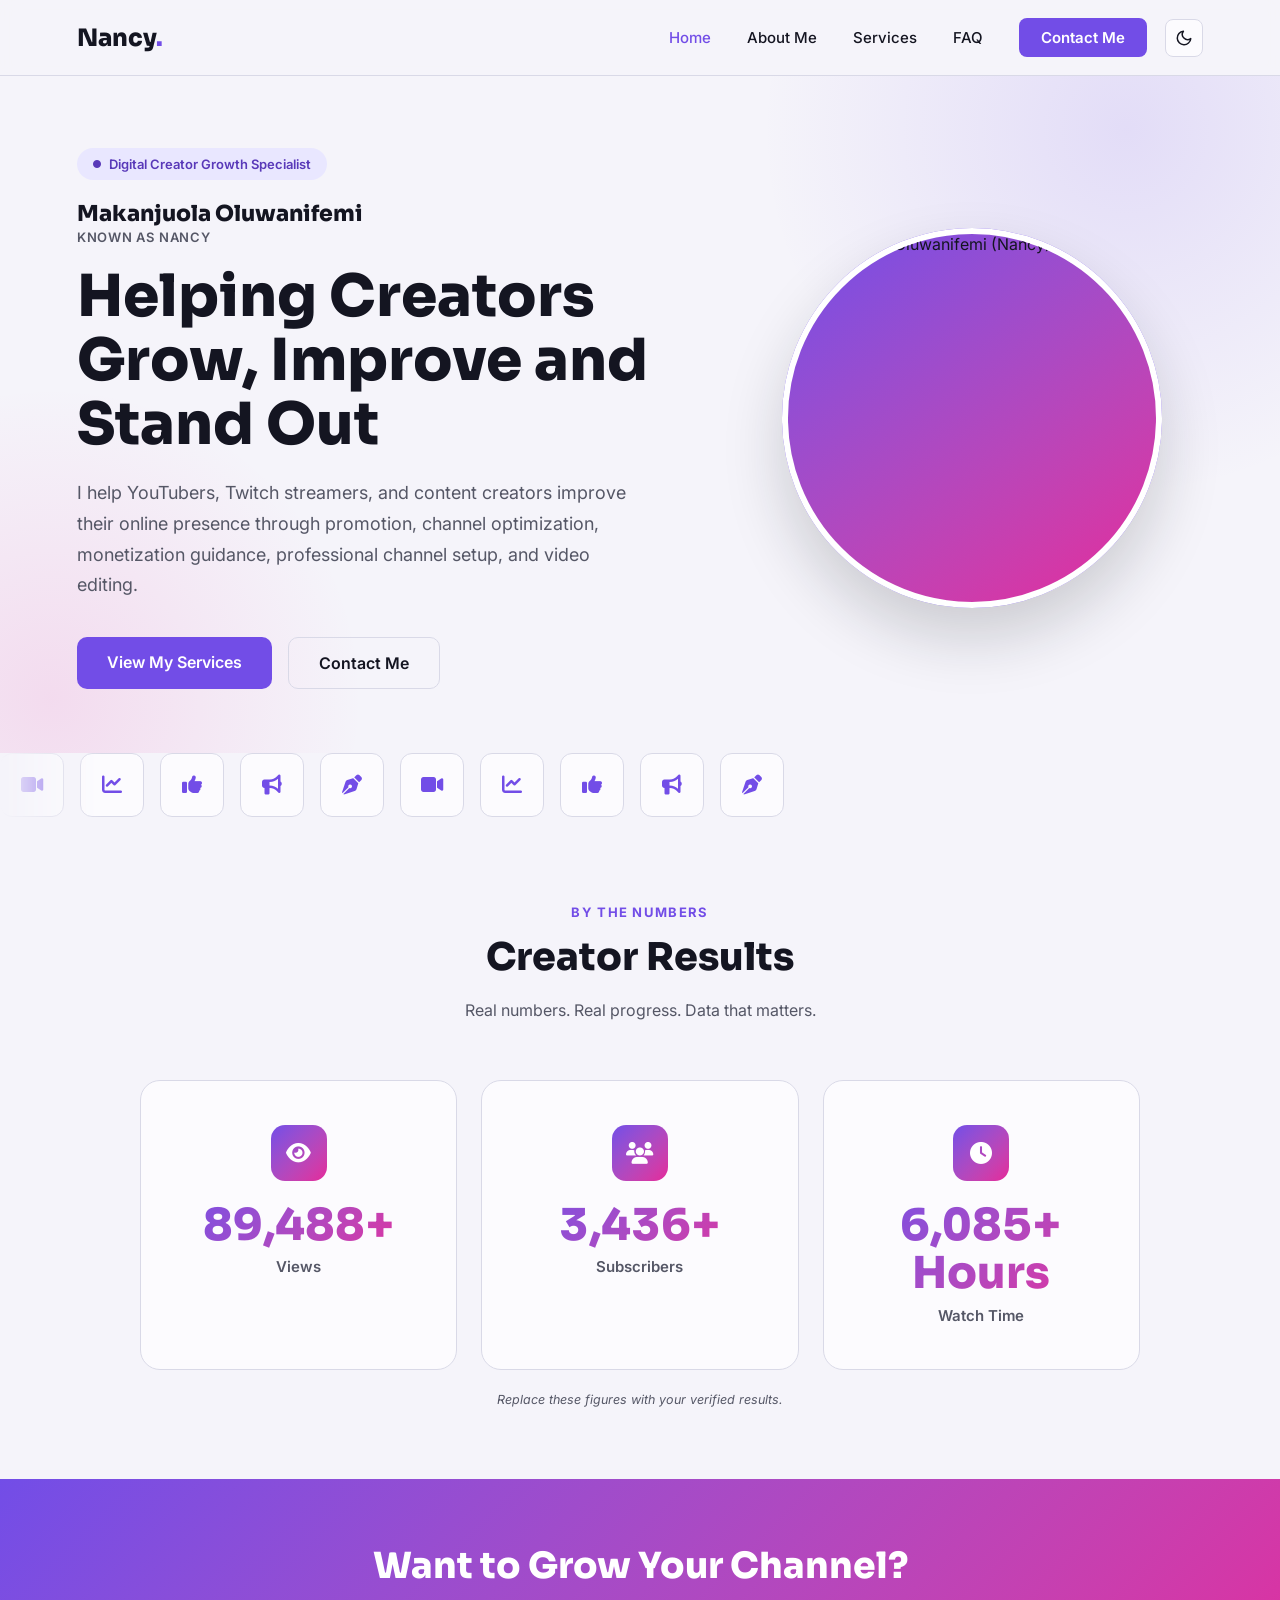
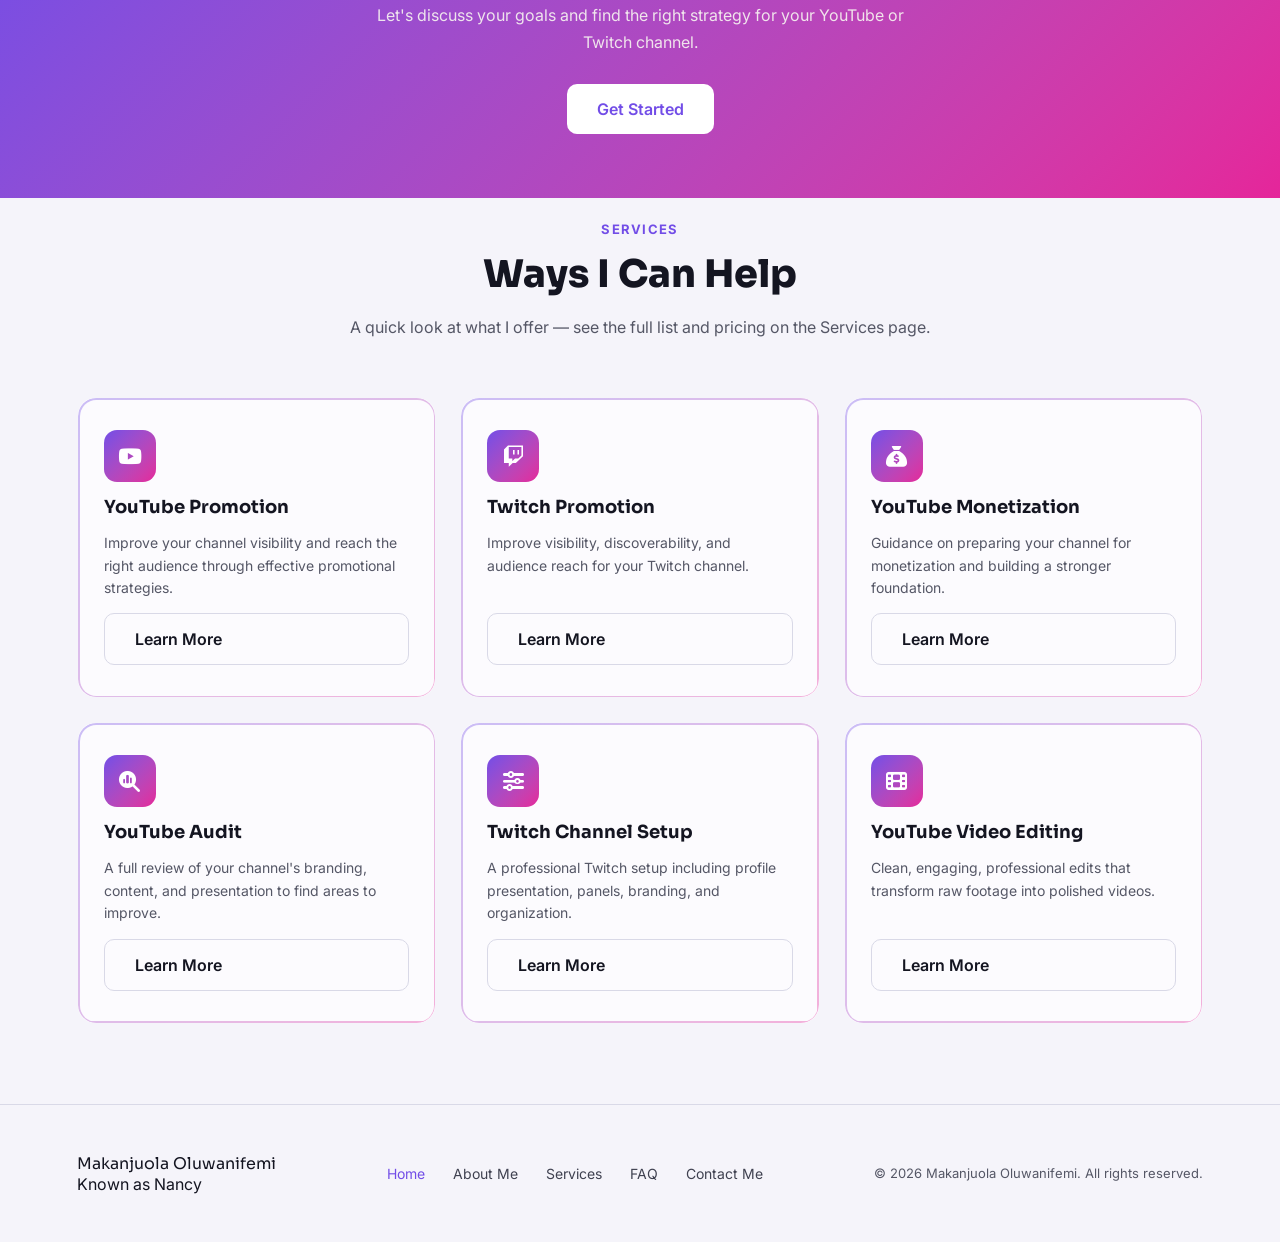
==== index.html @ aa745206 "Add files via upload" ====
<!DOCTYPE html>
<html lang="en">
<head>
<meta charset="utf-8">
<meta name="viewport" content="width=device-width, initial-scale=1">
<script>(function () {
  try {
    var t = localStorage.getItem("theme");
    if (t !== "light" && t !== "dark") {
      t = window.matchMedia("(prefers-color-scheme: dark)").matches ? "dark" : "light";
    }
    document.documentElement.setAttribute("data-site-theme", t);
  } catch (e) {}
})();</script>
<title>Makanjuola Oluwanifemi (Nancy) — Digital Creator Growth Specialist</title>
<link rel="icon" type="image/x-icon" href="assets/favicon/favicon.ico">
<link rel="icon" type="image/png" sizes="16x16" href="assets/favicon/favicon-16x16.png">
<link rel="icon" type="image/png" sizes="32x32" href="assets/favicon/favicon-32x32.png">
<link rel="apple-touch-icon" sizes="180x180" href="assets/favicon/apple-touch-icon.png">
<link rel="icon" type="image/png" sizes="192x192" href="assets/favicon/android-chrome-192x192.png">
<link rel="icon" type="image/png" sizes="512x512" href="assets/favicon/android-chrome-512x512.png">
<meta name="description" content="Makanjuola Oluwanifemi, known as Nancy, helps YouTubers, Twitch streamers, and content creators improve their online presence.">
<link rel="preconnect" href="https://fonts.googleapis.com">
<link rel="preconnect" href="https://fonts.gstatic.com" crossorigin>
<link href="https://fonts.googleapis.com/css2?family=Sora:wght@400;600;700;800&family=Inter:wght@400;500;600&display=swap" rel="stylesheet">
<link rel="stylesheet" href="https://cdnjs.cloudflare.com/ajax/libs/font-awesome/6.5.1/css/all.min.css" integrity="sha512-DTOQO9RWCH3ppGqcWaEA1BIZOC6xxalwEsw9c2QQeAIftl+Vegovlnee1c9QX4TctnWMn13TZye+giMm8e2LwA==" crossorigin="anonymous" referrerpolicy="no-referrer">
<link rel="stylesheet" href="style.css">
</head>
<body>

<!-- HEADER -->
<header class="site-header">
  <a href="index.html" class="brand">Nancy<span class="brand-dot">.</span></a>

  <div class="header-controls">
  <nav class="nav-desktop" aria-label="Primary">
    <a href="index.html" aria-current="page">Home</a>
    <a href="about.html">About Me</a>
    <a href="services.html">Services</a>
    <a href="faq.html">FAQ</a>
    <a href="contact.html" class="nav-cta">Contact Me</a>
  </nav>

    <button id="themeToggle" class="theme-toggle" type="button" aria-label="Switch to dark mode">
      <svg class="theme-icon-dark" viewBox="0 0 24 24" fill="none" stroke="currentColor" stroke-width="2" stroke-linecap="round" stroke-linejoin="round" aria-hidden="true"><path d="M21 12.79A9 9 0 1 1 11.21 3 7 7 0 0 0 21 12.79z"></path></svg>
      <svg class="theme-icon-light" viewBox="0 0 24 24" fill="none" stroke="currentColor" stroke-width="2" stroke-linecap="round" stroke-linejoin="round" aria-hidden="true"><circle cx="12" cy="12" r="5"></circle><line x1="12" y1="1" x2="12" y2="3"></line><line x1="12" y1="21" x2="12" y2="23"></line><line x1="4.22" y1="4.22" x2="5.64" y2="5.64"></line><line x1="18.36" y1="18.36" x2="19.78" y2="19.78"></line><line x1="1" y1="12" x2="3" y2="12"></line><line x1="21" y1="12" x2="23" y2="12"></line><line x1="4.22" y1="19.78" x2="5.64" y2="18.36"></line><line x1="18.36" y1="5.64" x2="19.78" y2="4.22"></line></svg>
    </button>

      <button id="menuToggle" class="menu-toggle" aria-label="Toggle menu" aria-expanded="false" aria-controls="mobileNav">
    <i class="fa-solid fa-bars" id="menuIcon" aria-hidden="true"></i>
  </button>
  </div>
</header>

<nav id="mobileNav" class="nav-mobile" aria-label="Mobile" hidden>
  <a href="index.html" aria-current="page">Home</a>
  <a href="about.html">About Me</a>
  <a href="services.html">Services</a>
  <a href="faq.html">FAQ</a>
  <a href="contact.html" class="mobile-contact">Contact Me</a>
</nav>

<main>
  <!-- HERO -->
  <section class="hero">
    <div class="hero-copy">
      <div class="eyebrow">
        <i class="fa-solid fa-circle" aria-hidden="true"></i> Digital Creator Growth Specialist
      </div>
      <span class="hero-name">Makanjuola Oluwanifemi</span>
      <span class="hero-alias">Known as Nancy</span>
      <h1>Helping Creators Grow, Improve and Stand Out</h1>
      <p class="lead">I help YouTubers, Twitch streamers, and content creators improve their online presence through promotion, channel optimization, monetization guidance, professional channel setup, and video editing.</p>
      <div class="hero-ctas">
        <a href="services.html" class="btn btn-primary">View My Services</a>
        <a href="contact.html" class="btn btn-secondary">Contact Me</a>
      </div>
    </div>
    <div class="hero-visual">
      <div class="hero-photo-frame">
        <div class="hero-photo-pulse" aria-hidden="true"></div>
        <div class="hero-photo">
          <img src="assets/profile.jpg" alt="Makanjuola Oluwanifemi (Nancy)">
        </div>
      </div>
    </div>
  </section>

  <!-- GALLERY -->
  <section class="gallery">
    <div class="gallery-marquee">
      <div class="gallery-track" id="galleryTrack"></div>
    </div>
  </section>

  <!-- CREATOR RESULTS -->
  <section class="stats">
    <div class="section-head">
      <span class="section-kicker">By The Numbers</span>
      <h2>Creator Results</h2>
      <p>Real numbers. Real progress. Data that matters.</p>
    </div>
    <div class="stats-grid" id="statsGrid"></div>
    <p class="stats-disclaimer">Replace these figures with your verified results.</p>
  </section>

  <!-- HOME CTA -->
  <section class="cta-banner cta-banner-gradient">
    <h2>Want to Grow Your Channel?</h2>
    <p>Let's discuss your goals and find the right strategy for your YouTube or Twitch channel.</p>
    <a href="contact.html" class="btn btn-primary">Get Started</a>
  </section>

  <!-- FEATURED SERVICES -->
  <section class="home-services">
    <div class="section-head">
      <span class="section-kicker">Services</span>
      <h2>Ways I Can Help</h2>
      <p>A quick look at what I offer &mdash; see the full list and pricing on the Services page.</p>
    </div>
    <div class="gcard-grid" id="homeServicesGrid"></div>
  </section>
</main>

<!-- FOOTER -->
<footer class="site-footer">
  <div>
    <div class="brand-name">Makanjuola Oluwanifemi</div>
    <div class="brand-alias">Known as Nancy</div>
  </div>
  <nav class="footer-nav" aria-label="Footer">
    <a href="index.html" aria-current="page">Home</a>
    <a href="about.html">About Me</a>
    <a href="services.html">Services</a>
    <a href="faq.html">FAQ</a>
    <a href="contact.html">Contact Me</a>
  </nav>
  <div class="copyright">&copy; 2026 Makanjuola Oluwanifemi. All rights reserved.</div>
</footer>

<script src="script.js"></script>
</body>
</html>
---- style.css ----
:root {
  --bg: oklch(97% 0.008 290);
  --bg-alt: oklch(95% 0.014 290);
  --card-bg: oklch(99% 0.004 290);
  --text: oklch(20% 0.025 280);
  --text-muted: oklch(46% 0.025 280);
  --text-muted-2: oklch(38% 0.025 280);
  --border: oklch(89% 0.018 285);
  --accent: oklch(55% 0.22 288);
  --accent-hover: oklch(46% 0.22 288);
  --accent-warm: oklch(62% 0.24 350);
  --eyebrow-bg: oklch(94% 0.045 288);
  --eyebrow-text: oklch(46% 0.19 288);
  --header-bg: oklch(97% 0.008 290 / 0.85);
  --photo-ring: oklch(100% 0 0);
  --num-faint: oklch(92% 0.012 260);
  color-scheme: light;
}

/* DARK MODE — same accent hues throughout (a mid-lightness accent reads
   fine against both light and dark surfaces), only the neutral
   surface/text tokens flip. The media query is the no-JS/system fallback;
   the [data-site-theme] rule below lets the toggle button override it either
   way. */
@media (prefers-color-scheme: dark) {
  :root:not([data-site-theme="light"]) {
    --bg: oklch(15% 0.018 280);
    --bg-alt: oklch(19% 0.02 280);
    --card-bg: oklch(21% 0.02 280);
    --text: oklch(95% 0.01 280);
    --text-muted: oklch(72% 0.018 280);
    --text-muted-2: oklch(65% 0.018 280);
    --border: oklch(32% 0.025 282);
    --eyebrow-bg: oklch(28% 0.06 288);
    --eyebrow-text: oklch(82% 0.13 288);
    --header-bg: oklch(13% 0.02 280 / 0.82);
    --photo-ring: oklch(27% 0.02 280);
    --num-faint: oklch(32% 0.02 280);
    color-scheme: dark;
  }
}
:root[data-site-theme="dark"] {
  --bg: oklch(15% 0.018 280);
  --bg-alt: oklch(19% 0.02 280);
  --card-bg: oklch(21% 0.02 280);
  --text: oklch(95% 0.01 280);
  --text-muted: oklch(72% 0.018 280);
  --text-muted-2: oklch(65% 0.018 280);
  --border: oklch(32% 0.025 282);
  --eyebrow-bg: oklch(28% 0.06 288);
  --eyebrow-text: oklch(82% 0.13 288);
  --header-bg: oklch(13% 0.02 280 / 0.82);
  --photo-ring: oklch(27% 0.02 280);
  --num-faint: oklch(32% 0.02 280);
  color-scheme: dark;
}

* { box-sizing: border-box; }

[hidden] { display: none !important; }

/* overflow-x lives on html, not body: setting it on body turns body into
   its own nested scroll container (a classic CSS quirk), which silently
   breaks position:sticky and 100vh for descendants. */
html { scroll-behavior: smooth; height: 100%; overflow-x: hidden; }

body {
  margin: 0;
  min-height: 100vh;
  display: flex;
  flex-direction: column;
  font-family: 'Inter', sans-serif;
  background: var(--bg);
  color: var(--text);
}

/* main grows to fill any leftover height so the footer below it sits flush
   against the bottom of the screen whenever a page's content is shorter
   than the viewport, and falls after the content normally otherwise. */
main { flex: 1 0 auto; }

h1, h2, h3, h4, .brand-name, .hero-card-title {
  font-family: 'Sora', sans-serif;
}

a { color: var(--accent); }
a:hover { color: var(--accent-hover); }

@keyframes fadeUp {
  from { opacity: 0; transform: translateY(16px); }
  to { opacity: 1; transform: translateY(0); }
}

/* HEADER */
.site-header {
  position: sticky;
  top: 0;
  z-index: 100;
  background: var(--header-bg);
  backdrop-filter: blur(10px);
  -webkit-backdrop-filter: blur(10px);
  border-bottom: 1px solid var(--border);
  display: flex;
  align-items: center;
  justify-content: space-between;
  padding: 18px 6vw;
}

.brand {
  font-family: 'Sora', sans-serif;
  font-weight: 800;
  font-size: 24px;
  text-decoration: none;
  color: var(--text);
}
.brand-dot { color: var(--accent); }

.nav-desktop { display: flex; gap: 36px; align-items: center; }
.nav-desktop a { text-decoration: none; color: var(--text); font-weight: 500; font-size: 15px; transition: color 0.2s; }
.nav-desktop a:hover { color: var(--accent); }
.nav-desktop a[aria-current="page"]:not(.nav-cta) { color: var(--accent); }
.nav-desktop .nav-cta {
  background: var(--accent);
  color: white;
  padding: 10px 22px;
  border-radius: 8px;
  font-weight: 600;
  transition: background 0.2s;
}
.nav-desktop .nav-cta:hover { background: var(--accent-hover); color: white; }
.nav-desktop .nav-cta[aria-current="page"] { background: var(--accent-hover); }

.header-controls { display: flex; align-items: center; gap: 18px; }

.theme-toggle {
  background: var(--card-bg);
  border: 1px solid var(--border);
  cursor: pointer;
  color: var(--text);
  width: 38px;
  height: 38px;
  min-width: 38px;
  border-radius: 8px;
  display: flex;
  align-items: center;
  justify-content: center;
  transition: background 0.2s ease, color 0.2s ease, border-color 0.2s ease;
}
.theme-toggle:hover { background: var(--bg-alt); color: var(--accent); border-color: var(--accent); }
.theme-toggle svg { width: 18px; height: 18px; }
.theme-icon-light { display: none; }
:root[data-site-theme="dark"] .theme-icon-dark { display: none; }
:root[data-site-theme="dark"] .theme-icon-light { display: block; }

.menu-toggle {
  display: none;
  background: none;
  border: none;
  font-size: 22px;
  cursor: pointer;
  color: var(--text);
  padding: 4px;
}

/* Full-screen mobile menu: fixed below the sticky header, own scroll,
   large touch-friendly links. [hidden] (set by script.js) removes it from
   layout entirely; no separate open/close animation is needed since
   toggling display is instant and avoids fixed-position transform bugs
   on iOS Safari. */
.nav-mobile {
  position: fixed;
  top: var(--header-h, 65px);
  left: 0;
  right: 0;
  bottom: 0;
  z-index: 90;
  display: flex;
  flex-direction: column;
  padding: 28px 7vw 40px;
  gap: 4px;
  background: var(--bg);
  overflow-y: auto;
  -webkit-overflow-scrolling: touch;
}
.nav-mobile a {
  text-decoration: none;
  color: var(--text);
  font-weight: 600;
  font-size: clamp(20px, 6vw, 24px);
  padding: 16px 4px;
  border-bottom: 1px solid var(--border);
  min-height: 44px;
  display: flex;
  align-items: center;
}
.nav-mobile .mobile-contact {
  color: white;
  background: var(--accent);
  border: none;
  border-radius: 10px;
  justify-content: center;
  margin-top: 20px;
  font-weight: 700;
}
.nav-mobile a[aria-current="page"]:not(.mobile-contact) { color: var(--accent); }

@media (max-width: 859px) {
  .nav-desktop { display: none; }
  .menu-toggle { display: flex; align-items: center; justify-content: center; min-width: 44px; min-height: 44px; }
  body.nav-open { overflow: hidden; }
}
@media (min-width: 860px) {
  .nav-mobile { display: none !important; }
}

/* HERO */
.hero {
  position: relative;
  padding: 90px max(6vw, calc((100% - 1280px) / 2)) 80px;
  display: flex;
  align-items: center;
  gap: 60px;
  flex-wrap: wrap;
  min-height: 70vh;
  overflow: hidden;
  background:
    radial-gradient(560px circle at 88% 8%, color-mix(in oklch, var(--accent) 14%, transparent), transparent 65%),
    radial-gradient(480px circle at 4% 92%, color-mix(in oklch, var(--accent-warm) 12%, transparent), transparent 65%);
}
.hero > * { position: relative; z-index: 1; }

.hero-copy { flex: 1 1 480px; animation: fadeUp 0.7s ease both; }

.eyebrow {
  display: inline-flex;
  align-items: center;
  gap: 8px;
  background: var(--eyebrow-bg);
  color: var(--eyebrow-text);
  padding: 8px 16px;
  border-radius: 999px;
  font-size: 13px;
  font-weight: 600;
  margin-bottom: 20px;
}
.eyebrow i { font-size: 8px; }

.hero-name {
  display: block;
  font-family: 'Sora', sans-serif;
  font-size: 22px;
  font-weight: 800;
  color: var(--text);
}
.hero-alias {
  display: block;
  font-size: 13px;
  font-weight: 600;
  letter-spacing: 0.06em;
  text-transform: uppercase;
  color: var(--text-muted);
  margin: 2px 0 20px;
}

.hero h1 {
  font-size: clamp(36px, 5vw, 58px);
  font-weight: 800;
  line-height: 1.1;
  margin: 0 0 22px;
}

.hero .lead {
  font-size: 18px;
  line-height: 1.7;
  color: var(--text-muted);
  max-width: 560px;
  margin: 0 0 36px;
}

.hero-ctas { display: flex; gap: 16px; flex-wrap: wrap; }

.btn {
  text-decoration: none;
  padding: 15px 30px;
  border-radius: 10px;
  font-weight: 600;
  font-size: 16px;
  display: inline-block;
  border: none;
  cursor: pointer;
  font-family: 'Inter', sans-serif;
  transition: transform 0.2s, box-shadow 0.2s, background 0.2s, border-color 0.2s;
}
.btn-primary { background: var(--accent); color: white; }
.btn-primary:hover { transform: translateY(-2px); box-shadow: 0 10px 24px color-mix(in oklch, var(--accent) 30%, transparent); background: var(--accent-hover); color: white; }
.btn-secondary { background: transparent; color: var(--text); border: 1.5px solid var(--border); }
.btn-secondary:hover { border-color: var(--accent); transform: translateY(-2px); }
.btn-block { width: 100%; }

.hero-visual { flex: 1 1 340px; display: flex; justify-content: center; animation: fadeUp 0.8s ease 0.1s both; }

/* Animated circular profile photo — a soft outward-pulsing ring plus a
   gentle float, reused (with a squarer radius) for the About Me photo. */
@keyframes floatY {
  0%, 100% { transform: translateY(0); }
  50% { transform: translateY(-12px); }
}
@keyframes ringPulse {
  0% { transform: scale(0.92); opacity: 0.9; }
  75%, 100% { transform: scale(1.18); opacity: 0; }
}

.hero-photo-frame {
  position: relative;
  width: 100%;
  max-width: 380px;
  aspect-ratio: 1;
  animation: floatY 6s ease-in-out infinite;
}
.hero-photo-pulse {
  position: absolute;
  inset: 0;
  border-radius: 50%;
  border: 2px solid var(--accent);
  animation: ringPulse 2.6s ease-out infinite;
}
.hero-photo {
  position: relative;
  width: 100%;
  height: 100%;
  border-radius: 50%;
  overflow: hidden;
  border: 6px solid var(--photo-ring);
  box-shadow: 0 30px 60px oklch(22% 0.015 260 / 0.18);
  background: linear-gradient(145deg, var(--accent), var(--accent-warm));
}
.hero-photo img { width: 100%; height: 100%; object-fit: cover; display: block; }

@media (prefers-reduced-motion: reduce) {
  .hero-photo-frame, .about-photo-frame { animation: none; }
  .hero-photo-pulse, .about-photo-pulse { display: none; }
}

/* GALLERY — small auto-scrolling image row, right after the hero. */
.gallery { padding: 0 0 20px; overflow: hidden; }

.gallery-marquee {
  overflow: hidden;
  -webkit-mask-image: linear-gradient(90deg, transparent, black 8%, black 92%, transparent);
  mask-image: linear-gradient(90deg, transparent, black 8%, black 92%, transparent);
}
.gallery-track {
  display: flex;
  width: max-content;
  animation: galleryScroll 14s linear infinite;
}
.gallery-marquee:hover .gallery-track { animation-play-state: paused; }

.gallery-group { display: flex; gap: 16px; padding-right: 16px; flex-shrink: 0; }

.gallery-tile {
  position: relative;
  width: 64px;
  height: 64px;
  border-radius: 12px;
  flex-shrink: 0;
  overflow: hidden;
  display: flex;
  align-items: center;
  justify-content: center;
  font-size: 20px;
  background: var(--card-bg);
  border: 1px solid var(--border);
  color: var(--accent);
  transition: transform 0.2s ease, box-shadow 0.2s ease;
}
.gallery-marquee:hover .gallery-tile { transform: none; }
.gallery-tile-img { width: 100%; height: 100%; object-fit: contain; padding: 6px; display: block; }

@keyframes galleryScroll {
  from { transform: translateX(0); }
  to { transform: translateX(-50%); }
}

@media (prefers-reduced-motion: reduce) {
  .gallery-track { animation: none; }
}

/* CREATOR RESULTS — animated stat cards, directly below the hero. */
.stats { padding: 80px 6vw 90px; }

.stats-grid {
  display: grid;
  grid-template-columns: repeat(auto-fit, minmax(240px, 1fr));
  gap: 24px;
  max-width: 1000px;
  margin: 0 auto 22px;
}
@media (max-width: 767px) {
  .stats-grid { grid-template-columns: 1fr; gap: 18px; }
}

.stat-card {
  position: relative;
  text-align: center;
  background: var(--card-bg);
  border: 1px solid var(--border);
  border-radius: 20px;
  padding: 44px 28px;
  overflow: hidden;
  transition: transform 0.25s ease, box-shadow 0.25s ease, border-color 0.25s ease;
}
.stat-card::before {
  content: "";
  position: absolute;
  inset: 0;
  background: linear-gradient(135deg, color-mix(in oklch, var(--accent) 6%, transparent), color-mix(in oklch, var(--accent-warm) 6%, transparent));
  opacity: 0;
  transition: opacity 0.25s ease;
}
.stat-card:hover {
  transform: translateY(-6px);
  box-shadow: 0 20px 40px oklch(22% 0.015 260 / 0.12);
  border-color: color-mix(in oklch, var(--accent) 35%, transparent);
}
.stat-card:hover::before { opacity: 1; }

.stat-icon {
  position: relative;
  width: 56px;
  height: 56px;
  margin: 0 auto 20px;
  border-radius: 14px;
  display: flex;
  align-items: center;
  justify-content: center;
  background: linear-gradient(135deg, var(--accent), var(--accent-warm));
  color: white;
  font-size: 22px;
}

.stat-value {
  position: relative;
  font-family: 'Sora', sans-serif;
  font-size: clamp(32px, 4vw, 44px);
  font-weight: 800;
  line-height: 1.1;
  margin-bottom: 8px;
  font-variant-numeric: tabular-nums;
  background: linear-gradient(135deg, var(--accent), var(--accent-warm));
  -webkit-background-clip: text;
  background-clip: text;
  -webkit-text-fill-color: transparent;
  color: transparent;
}

.stat-label { position: relative; font-size: 15px; font-weight: 600; color: var(--text-muted); }

.stats-disclaimer {
  text-align: center;
  font-size: 12.5px;
  font-style: italic;
  color: var(--text-muted);
  max-width: 480px;
  margin: 0 auto;
}

@media (prefers-reduced-motion: reduce) {
  .stat-card, .stat-card::before { transition: none; }
}

/* ABOUT — a single centered composition (kicker, name, alias, a large
   portrait, intro copy, CTA) so the photo reads as the page's main
   visual element rather than sitting in a two-column layout. */
.about-hero {
  padding: 90px 6vw 100px;
  background: var(--bg-alt);
  display: flex;
  justify-content: center;
}

.about-hero-inner {
  max-width: 640px;
  width: 100%;
  display: flex;
  flex-direction: column;
  align-items: center;
  text-align: center;
}

.section-kicker {
  font-size: 13px;
  font-weight: 700;
  letter-spacing: 0.1em;
  text-transform: uppercase;
  color: var(--accent);
}

.about-hero-inner h1 {
  font-size: clamp(30px, 4vw, 44px);
  font-weight: 800;
  margin: 12px 0 4px;
}
.about-alias {
  font-size: 14px;
  font-weight: 600;
  letter-spacing: 0.06em;
  text-transform: uppercase;
  color: var(--text-muted);
  margin: 0 0 36px;
}

.about-photo-frame {
  position: relative;
  width: 100%;
  max-width: 380px;
  aspect-ratio: 1;
  margin: 0 auto 28px;
  animation: floatY 6s ease-in-out infinite;
}
.about-photo-pulse {
  position: absolute;
  inset: 0;
  border-radius: 28px;
  border: 2px solid var(--accent);
  animation: ringPulse 2.6s ease-out infinite;
}
.about-portrait {
  position: relative;
  width: 100%;
  height: 100%;
  border-radius: 28px;
  overflow: hidden;
  border: 8px solid var(--photo-ring);
  box-shadow: 0 30px 60px oklch(22% 0.015 260 / 0.18), 0 0 0 1.5px var(--border);
}
.about-portrait img { width: 100%; height: 100%; object-fit: cover; display: block; }

.about-tagline {
  font-family: 'Sora', sans-serif;
  font-size: clamp(18px, 2.2vw, 22px);
  font-weight: 700;
  margin: 0 0 32px;
}

.about-intro { text-align: left; margin-bottom: 36px; }
.about-intro p {
  font-size: 16.5px;
  line-height: 1.8;
  color: var(--text-muted-2);
  margin: 0 0 18px;
}

.about-list {
  list-style: none;
  padding: 0;
  margin: 0 0 18px;
  display: grid;
  grid-template-columns: repeat(auto-fit, minmax(220px, 1fr));
  gap: 10px 20px;
}
.about-list li {
  display: flex;
  align-items: center;
  gap: 10px;
  font-size: 15.5px;
  color: var(--text-muted-2);
}
.about-list i { color: var(--accent); font-size: 13px; flex-shrink: 0; }

/* SECTION HEAD (shared) */
.section-head { text-align: center; max-width: 640px; margin: 0 auto 56px; }
.section-head h2 {
  font-size: clamp(28px, 3.5vw, 38px);
  font-weight: 800;
  margin: 12px 0 16px;
}
.section-head p { font-size: 16px; color: var(--text-muted); line-height: 1.7; }

/* CTA BANNERS */
.cta-banner { padding: 80px 6vw; text-align: center; }
.cta-banner h2 { font-family: 'Sora', sans-serif; font-size: clamp(26px, 3.5vw, 36px); font-weight: 800; margin: 0 0 14px; }
.cta-banner p { font-size: 16px; line-height: 1.7; color: var(--text-muted); max-width: 560px; margin: 0 auto 28px; }
.cta-banner-alt { background: var(--bg-alt); }

.cta-banner-gradient {
  background: linear-gradient(135deg, var(--accent), var(--accent-warm));
}
.cta-banner-gradient h2 { color: white; }
.cta-banner-gradient p { color: oklch(97% 0.006 75 / 0.9); }
.cta-banner-gradient .btn-primary { background: white; color: var(--accent); }
.cta-banner-gradient .btn-primary:hover { background: oklch(96% 0.006 75); color: var(--accent-hover); box-shadow: 0 10px 24px oklch(15% 0 0 / 0.25); }

/* FEATURED SERVICES (home page) — gaming-style glow/gradient-border cards. */
.home-services { padding: 20px 6vw 100px; }

.gcard-grid {
  display: grid;
  grid-template-columns: repeat(3, 1fr);
  gap: 24px;
  max-width: 1200px;
  margin: 0 auto;
}
@media (max-width: 1024px) {
  .gcard-grid { grid-template-columns: repeat(2, 1fr); gap: 20px; }
}
@media (max-width: 767px) {
  .gcard-grid { grid-template-columns: 1fr; gap: 18px; }
}

.gcard {
  position: relative;
  background: var(--card-bg);
  border-radius: 18px;
  padding: 32px 26px;
  display: flex;
  flex-direction: column;
  gap: 14px;
  border: 1.5px solid transparent;
  background-clip: padding-box;
  transition: transform 0.25s ease, box-shadow 0.25s ease;
}
.gcard::before {
  content: "";
  position: absolute;
  inset: 0;
  border-radius: 18px;
  padding: 1.5px;
  background: linear-gradient(135deg, var(--accent), var(--accent-warm));
  -webkit-mask: linear-gradient(#fff 0 0) content-box, linear-gradient(#fff 0 0);
  -webkit-mask-composite: xor;
  mask-composite: exclude;
  opacity: 0.35;
  transition: opacity 0.25s ease;
  pointer-events: none;
}
.gcard:hover {
  transform: translateY(-6px);
  box-shadow: 0 20px 45px color-mix(in oklch, var(--accent) 18%, transparent);
}
.gcard:hover::before { opacity: 1; }

.gcard-icon {
  width: 52px;
  height: 52px;
  border-radius: 13px;
  display: flex;
  align-items: center;
  justify-content: center;
  background: linear-gradient(135deg, var(--accent), var(--accent-warm));
  color: white;
  font-size: 21px;
}
.gcard h3 { font-size: 18px; font-weight: 700; margin: 0; }
.gcard p { font-size: 14px; line-height: 1.6; color: var(--text-muted); margin: 0; flex-grow: 1; }

/* SERVICES */
.services { padding: 100px 6vw; }

.services-grid {
  display: grid;
  grid-template-columns: repeat(3, 1fr);
  gap: 24px;
  max-width: 1200px;
  margin: 0 auto;
}
@media (max-width: 1024px) {
  .services-grid { grid-template-columns: repeat(2, 1fr); gap: 20px; }
}
@media (max-width: 767px) {
  .services-grid { grid-template-columns: 1fr; gap: 18px; }
}

.service-card {
  background: var(--card-bg);
  border: 1px solid var(--border);
  border-radius: 16px;
  padding: 32px 28px;
  display: flex;
  flex-direction: column;
  gap: 16px;
  transition: transform 0.25s ease, box-shadow 0.25s ease, border-color 0.25s ease;
}
.service-card:hover {
  transform: translateY(-6px);
  box-shadow: 0 20px 40px oklch(22% 0.015 260 / 0.1);
  border-color: color-mix(in oklch, var(--accent) 40%, transparent);
}

.service-card-top { display: flex; align-items: center; justify-content: space-between; }

.service-icon {
  width: 54px;
  height: 54px;
  border-radius: 14px;
  display: flex;
  align-items: center;
  justify-content: center;
}
.service-icon i { font-size: 22px; }

.service-num { font-size: 26px; font-weight: 800; color: var(--num-faint); }

.service-card h3 { font-size: 19px; font-weight: 700; margin: 0; }
.service-card p { font-size: 14.5px; line-height: 1.65; color: var(--text-muted); margin: 0; flex-grow: 1; }

/* PRICING */
.pricing { padding: 100px 6vw; background: var(--bg-alt); }

/* Desktop: 4 across. Tablet: 2 per row. Mobile: 1 per row — explicit
   breakpoints rather than auto-fit, since the layout needs to hold
   exactly 4/2/1 columns rather than however many happen to fit. */
.pricing-grid-4 {
  display: grid;
  grid-template-columns: repeat(4, 1fr);
  gap: 24px;
  max-width: 1240px;
  margin: 0 auto;
  align-items: stretch;
}
@media (max-width: 1024px) {
  .pricing-grid-4 { grid-template-columns: repeat(2, 1fr); }
}
@media (max-width: 767px) {
  .pricing-grid-4 { grid-template-columns: 1fr; }
}

.pricing-grid-3 {
  display: grid;
  grid-template-columns: repeat(3, 1fr);
  gap: 24px;
  max-width: 1000px;
  margin: 0 auto;
  align-items: stretch;
}
@media (max-width: 1024px) {
  .pricing-grid-3 { grid-template-columns: repeat(2, 1fr); }
}
@media (max-width: 767px) {
  .pricing-grid-3 { grid-template-columns: 1fr; }
}

.price-best-for {
  font-size: 13px;
  font-style: italic;
  color: var(--text-muted);
  margin: -14px 0 22px;
}

.price-card {
  position: relative;
  display: flex;
  flex-direction: column;
  text-align: center;
  background: var(--card-bg);
  border: 1px solid var(--border);
  border-radius: 18px;
  padding: 40px 26px 32px;
  transition: transform 0.25s ease, box-shadow 0.25s ease, border-color 0.25s ease;
}
.price-card:not(.price-card-featured):hover {
  transform: translateY(-6px);
  box-shadow: 0 20px 40px oklch(22% 0.015 260 / 0.12);
  border-color: color-mix(in oklch, var(--accent) 35%, transparent);
}

.price-card-featured {
  border: 2px solid var(--accent);
  box-shadow: 0 20px 45px color-mix(in oklch, var(--accent) 20%, transparent);
}
@media (min-width: 768px) {
  .price-card-featured { transform: scale(1.05); }
  .price-card-featured:hover { transform: scale(1.05) translateY(-6px); box-shadow: 0 26px 54px color-mix(in oklch, var(--accent) 28%, transparent); }
}

.price-badge {
  position: absolute;
  top: -15px;
  left: 50%;
  transform: translateX(-50%);
  display: inline-flex;
  align-items: center;
  gap: 6px;
  background: var(--accent);
  color: white;
  font-size: 12px;
  font-weight: 700;
  letter-spacing: 0.05em;
  text-transform: uppercase;
  padding: 7px 16px;
  border-radius: 999px;
  white-space: nowrap;
}
.price-badge i { font-size: 11px; }

.price-card h3 { font-family: 'Sora', sans-serif; font-size: 19px; font-weight: 700; margin: 0 0 10px; }
.price-amount { font-family: 'Sora', sans-serif; font-size: 36px; font-weight: 800; color: var(--accent); margin: 0 0 24px; }
.price-amount-text { font-size: 24px; }

.price-features {
  list-style: none;
  padding: 0;
  margin: 0 0 30px;
  display: flex;
  flex-direction: column;
  gap: 12px;
  text-align: left;
  flex-grow: 1;
}
.price-features li {
  position: relative;
  padding-left: 24px;
  font-size: 14px;
  line-height: 1.5;
  color: var(--text-muted-2);
}
.price-features li::before {
  content: "\f00c";
  font-family: "Font Awesome 6 Free";
  font-weight: 900;
  color: var(--accent);
  position: absolute;
  left: 0;
  top: 1px;
  font-size: 12px;
}

/* FAQ — accordion, only one answer open at a time. The answer wrapper
   animates via grid-template-rows 0fr -> 1fr, a CSS-only technique for
   smoothly transitioning to/from an auto-height content block. */
.faq { padding: 100px 6vw; max-width: 780px; margin: 0 auto; }

.faq-list { display: flex; flex-direction: column; gap: 14px; }

.faq-item {
  background: var(--card-bg);
  border: 1px solid var(--border);
  border-radius: 14px;
  overflow: hidden;
}

.faq-question {
  width: 100%;
  display: flex;
  align-items: center;
  justify-content: space-between;
  gap: 16px;
  padding: 20px 24px;
  background: none;
  border: none;
  cursor: pointer;
  font-family: 'Inter', sans-serif;
  font-size: 15.5px;
  font-weight: 600;
  color: var(--text);
  text-align: left;
}
.faq-question i { font-size: 13px; color: var(--text-muted); flex-shrink: 0; transition: transform 0.25s ease; }
.faq-question[aria-expanded="true"] i { transform: rotate(180deg); color: var(--accent); }

.faq-answer-wrap {
  display: grid;
  grid-template-rows: 0fr;
  transition: grid-template-rows 0.3s ease;
}
.faq-answer-wrap.open { grid-template-rows: 1fr; }
.faq-answer-inner { overflow: hidden; }
.faq-answer-inner p { margin: 0; padding: 0 24px 20px; font-size: 14.5px; line-height: 1.7; color: var(--text-muted-2); }

@media (prefers-reduced-motion: reduce) {
  .faq-answer-wrap { transition: none; }
}

/* LEARN MORE (per-service placeholder page) */
.learn-more { padding: 100px 6vw; max-width: 700px; margin: 0 auto; text-align: center; }

.back-link {
  display: inline-flex;
  align-items: center;
  gap: 8px;
  text-decoration: none;
  color: var(--text-muted);
  font-size: 14px;
  font-weight: 600;
  margin-bottom: 36px;
}
.back-link:hover { color: var(--accent); }

.lm-icon {
  width: 64px;
  height: 64px;
  margin: 0 auto 20px;
  border-radius: 16px;
  display: flex;
  align-items: center;
  justify-content: center;
  background: linear-gradient(135deg, var(--accent), var(--accent-warm));
  color: white;
  font-size: 26px;
}

.learn-more h1 { font-size: clamp(28px, 4vw, 40px); font-weight: 800; margin: 12px 0 20px; }
.learn-more p { font-size: 17px; line-height: 1.8; color: var(--text-muted-2); margin: 0 0 36px; }

.lm-ctas { display: flex; gap: 16px; flex-wrap: wrap; justify-content: center; }

/* CONTACT */
.contact { padding: 100px max(6vw, calc((100% - 1280px) / 2)); display: flex; gap: 60px; flex-wrap: wrap; }

.contact-intro { flex: 1 1 340px; }
.contact-intro h1 { font-size: clamp(28px, 3.5vw, 38px); font-weight: 800; margin: 12px 0 16px; }
.contact-intro p { font-size: 16px; line-height: 1.7; color: var(--text-muted); max-width: 420px; margin: 0 0 28px; }

.contact-identity {
  display: inline-flex;
  flex-direction: column;
  gap: 2px;
  padding: 16px 20px;
  background: var(--card-bg);
  border: 1px solid var(--border);
  border-radius: 12px;
}

.contact-platforms { margin-top: 28px; }
.contact-platforms-label {
  display: block;
  font-size: 13px;
  font-weight: 700;
  letter-spacing: 0.08em;
  text-transform: uppercase;
  color: var(--text-muted);
  margin-bottom: 12px;
}
.contact-platform-links { display: flex; gap: 10px; flex-wrap: wrap; }
.platform-link {
  display: inline-flex;
  align-items: center;
  gap: 8px;
  padding: 10px 18px;
  border-radius: 8px;
  border: 1px solid var(--border);
  background: var(--card-bg);
  color: var(--text);
  text-decoration: none;
  font-size: 14px;
  font-weight: 600;
  transition: border-color 0.2s ease, color 0.2s ease, transform 0.2s ease;
}
.platform-link:hover { border-color: var(--accent); color: var(--accent); transform: translateY(-2px); }
.platform-link i { color: var(--accent); font-size: 13px; }

.contact-form-wrap { flex: 1 1 420px; }

.contact-success {
  background: color-mix(in oklch, var(--accent) 8%, transparent);
  border: 1px solid color-mix(in oklch, var(--accent) 30%, transparent);
  border-radius: 14px;
  padding: 36px;
  text-align: center;
}
.contact-success i { font-size: 32px; color: var(--accent); margin-bottom: 12px; }
.contact-success h3 { margin: 0 0 8px; }
.contact-success p { color: var(--text-muted); margin: 0; }

.contact-form {
  display: flex;
  flex-direction: column;
  gap: 18px;
  background: var(--card-bg);
  border: 1px solid var(--border);
  border-radius: 16px;
  padding: 32px;
}

.field { display: flex; flex-direction: column; gap: 6px; }
.field label { font-size: 14px; font-weight: 600; }
.field input, .field select, .field textarea {
  padding: 12px 14px;
  border: 1px solid var(--border);
  border-radius: 8px;
  font-size: 15px;
  font-family: 'Inter', sans-serif;
  background: var(--card-bg);
  color: var(--text);
}
.field textarea { resize: vertical; }

/* FOOTER */
.site-footer {
  flex-shrink: 0;
  padding: 48px 6vw;
  background: var(--bg);
  border-top: 1px solid var(--border);
  display: flex;
  justify-content: space-between;
  flex-wrap: wrap;
  gap: 24px;
  align-items: center;
}

.footer-nav { display: flex; gap: 28px; flex-wrap: wrap; }
.footer-nav a { text-decoration: none; color: var(--text-muted-2); font-size: 14px; transition: color 0.2s; }
.footer-nav a:hover { color: var(--accent); }
.footer-nav a[aria-current="page"] { color: var(--accent); }

.copyright { font-size: 13px; color: var(--text-muted); }

/* Every main section plays this fade-in once on load. */
.about-hero, .stats, .services, .pricing, .faq, .contact, .cta-banner, .home-services, .learn-more {
  animation: fadeUp 0.5s ease both;
}

@media (prefers-reduced-motion: reduce) {
  html { scroll-behavior: auto; }
  .hero-copy, .hero-visual, .about-hero, .stats, .services, .pricing, .faq, .contact, .cta-banner, .home-services, .learn-more {
    animation: none !important;
    opacity: 1;
    transform: none;
  }
}

/* RESPONSIVE — laptop: same layouts as desktop, slightly tighter spacing. */
@media (max-width: 1439px) and (min-width: 1025px) {
  .hero { padding-top: 72px; padding-bottom: 64px; min-height: auto; }
  .about-hero, .services, .pricing, .contact, .learn-more { padding-top: 76px; padding-bottom: 76px; }
  .stats { padding-top: 64px; padding-bottom: 72px; }
  .home-services { padding-bottom: 80px; }
  .cta-banner { padding-top: 64px; padding-bottom: 64px; }
}

/* RESPONSIVE — tablet: 2-column grids already handled per-grid above;
   trim outer spacing so nothing feels overly airy on a narrower canvas. */
@media (max-width: 1024px) and (min-width: 768px) {
  .hero { padding-top: 64px; padding-bottom: 56px; min-height: auto; gap: 44px; }
  .about-hero, .services, .pricing, .contact, .learn-more { padding-top: 64px; padding-bottom: 64px; }
  .stats { padding-top: 56px; padding-bottom: 64px; }
  .cta-banner { padding-top: 56px; padding-bottom: 56px; }
}

/* RESPONSIVE — mobile: comfortably sized, full-width, well-spaced CTAs so
   two adjacent buttons never sit close enough for an accidental tap. */
@media (max-width: 767px) {
  .hero-ctas, .lm-ctas { flex-direction: column; align-items: stretch; gap: 14px; }
  .hero-ctas .btn, .lm-ctas .btn, .cta-banner .btn { width: 100%; text-align: center; }
}
@media (max-width: 480px) {
  .services, .pricing, .faq, .contact, .about-hero, .home-services, .stats, .learn-more { padding-left: 5vw; padding-right: 5vw; }
  .price-card { padding-left: 20px; padding-right: 20px; }
}

/* RESPONSIVE — footer stacks vertically and left-aligns once it can no
   longer fit brand / nav / copyright on one comfortable row. */
@media (max-width: 600px) {
  .site-footer { flex-direction: column; align-items: flex-start; gap: 22px; }
  .footer-nav { flex-direction: column; gap: 14px; }
}
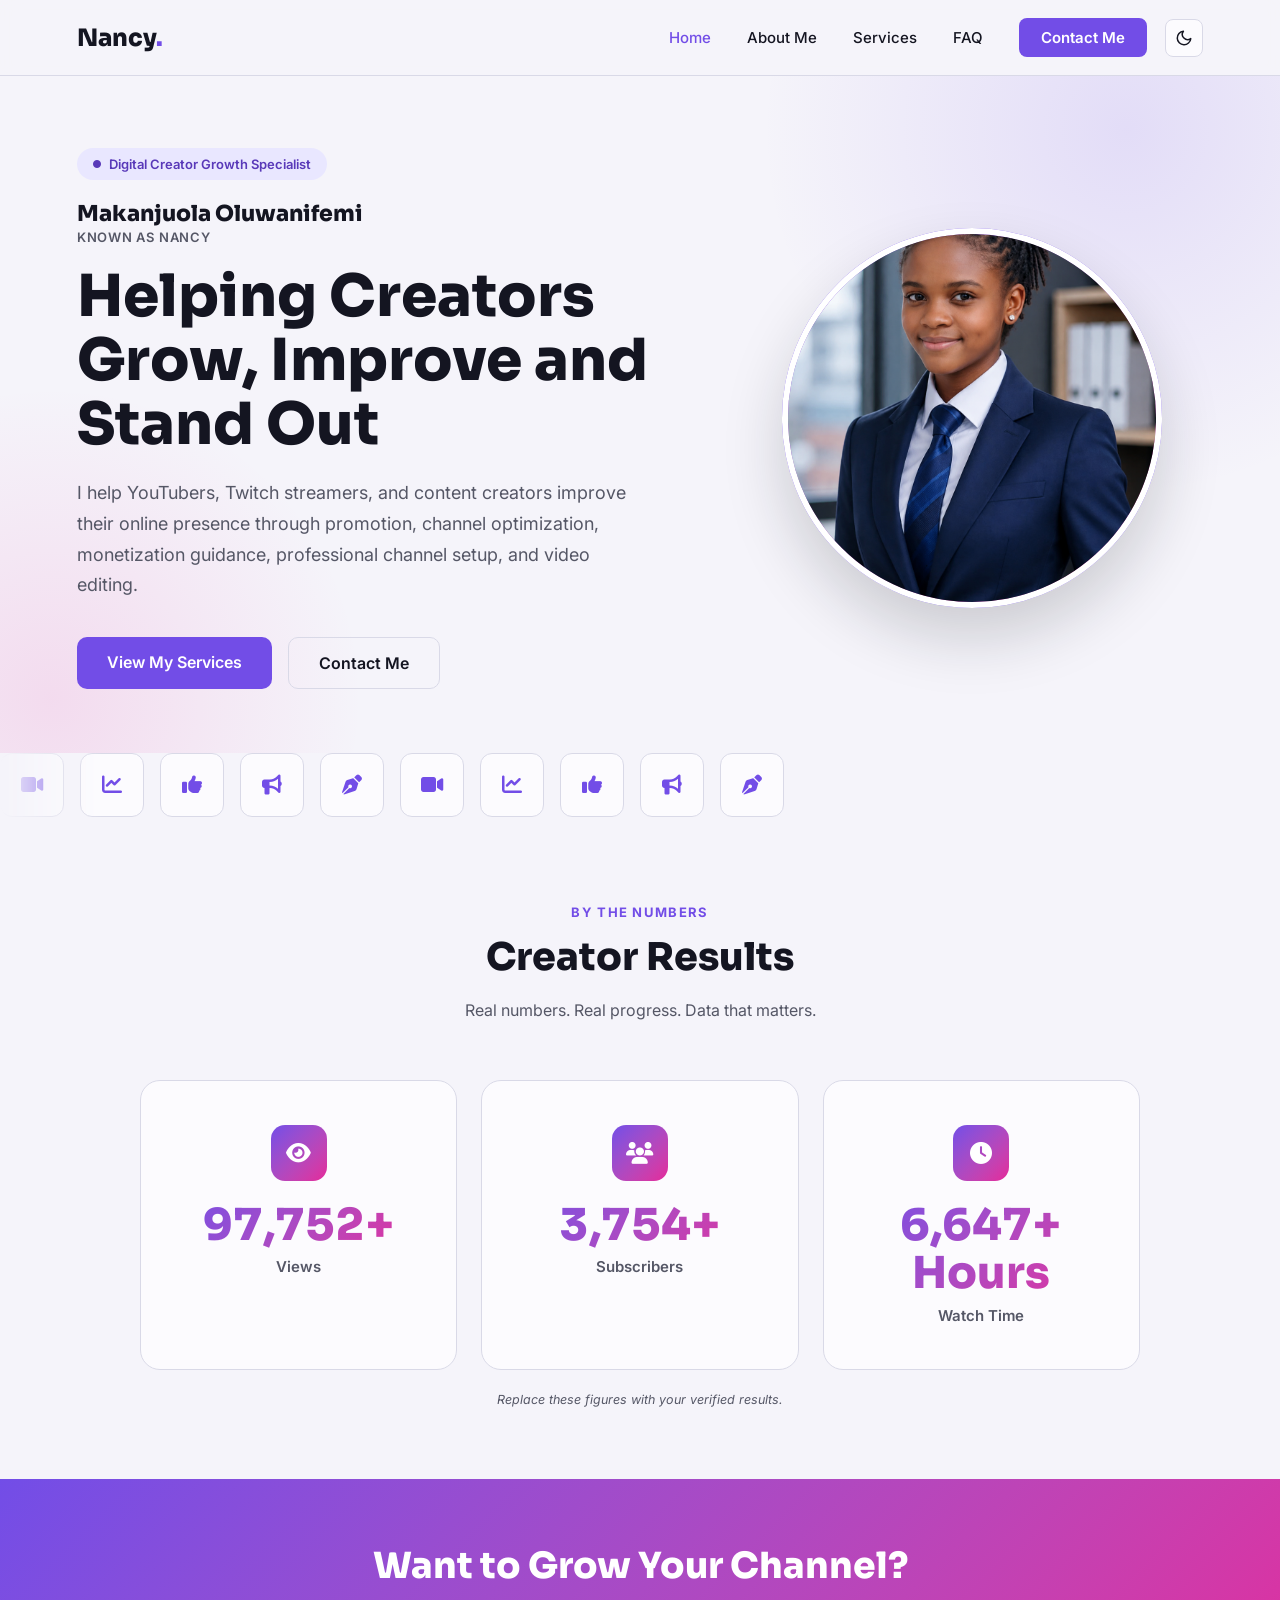
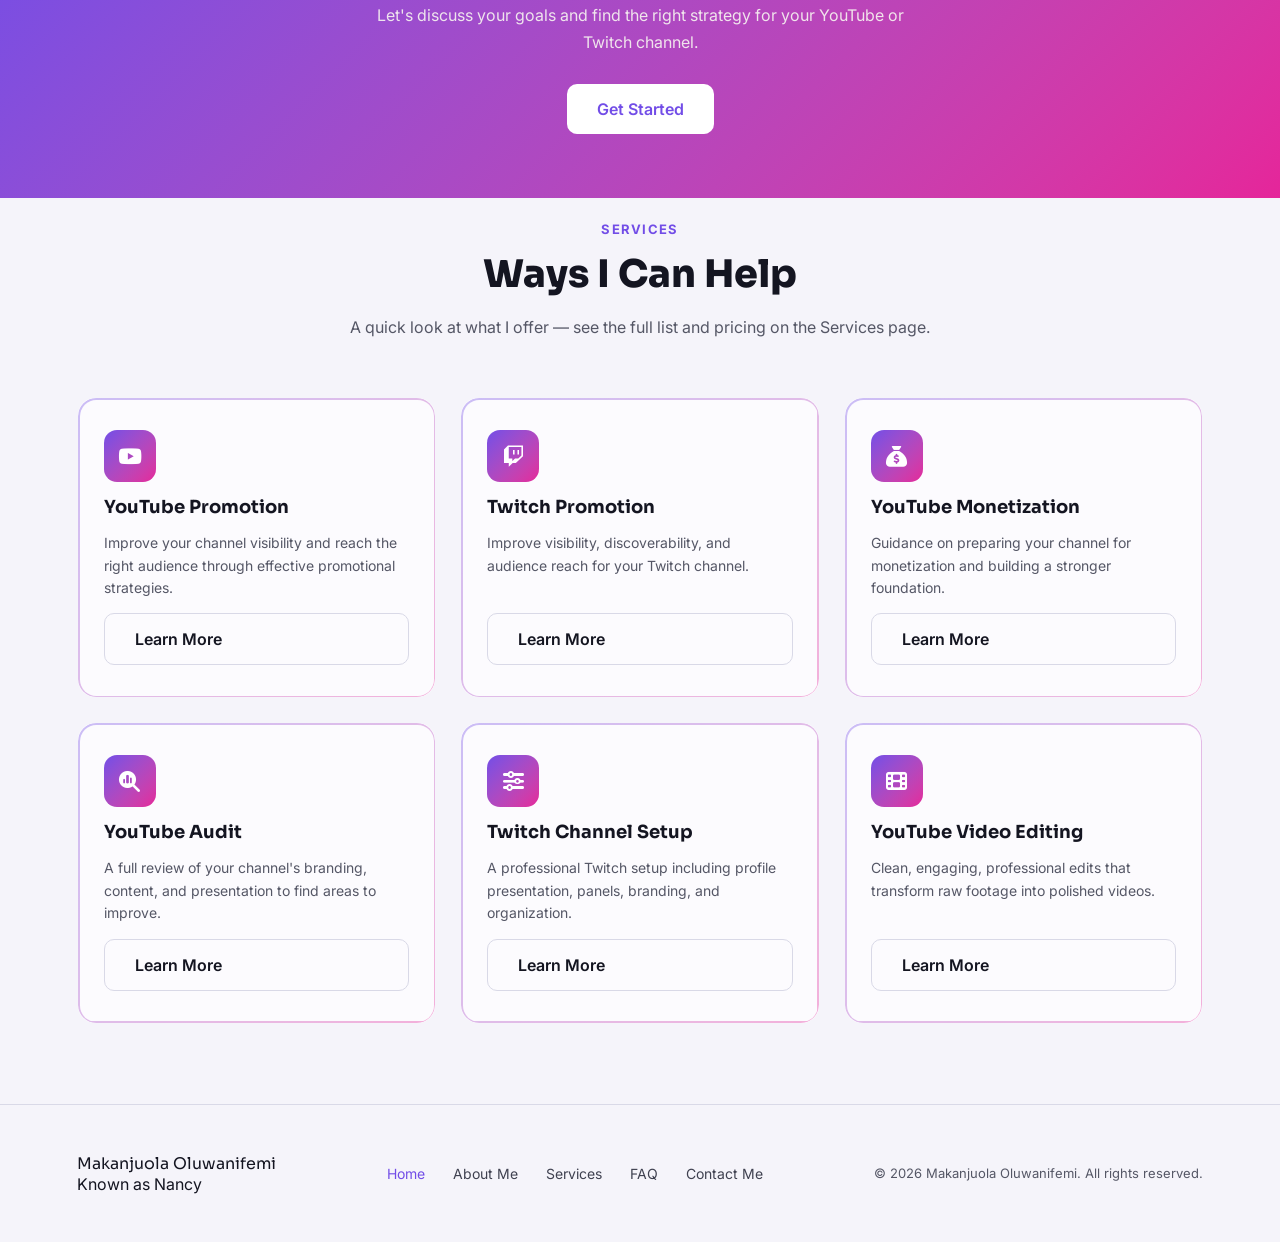
==== commit 6d41bff9: "Update index.html" ====
--- a/index.html
+++ b/index.html
@@ -80,7 +80,7 @@
       <div class="hero-photo-frame">
         <div class="hero-photo-pulse" aria-hidden="true"></div>
         <div class="hero-photo">
-          <img src="assets/profile.jpg" alt="Makanjuola Oluwanifemi (Nancy)">
+          <img src="assets/images/profile.jpg" alt="Makanjuola Oluwanifemi (Nancy)">
         </div>
       </div>
     </div>
